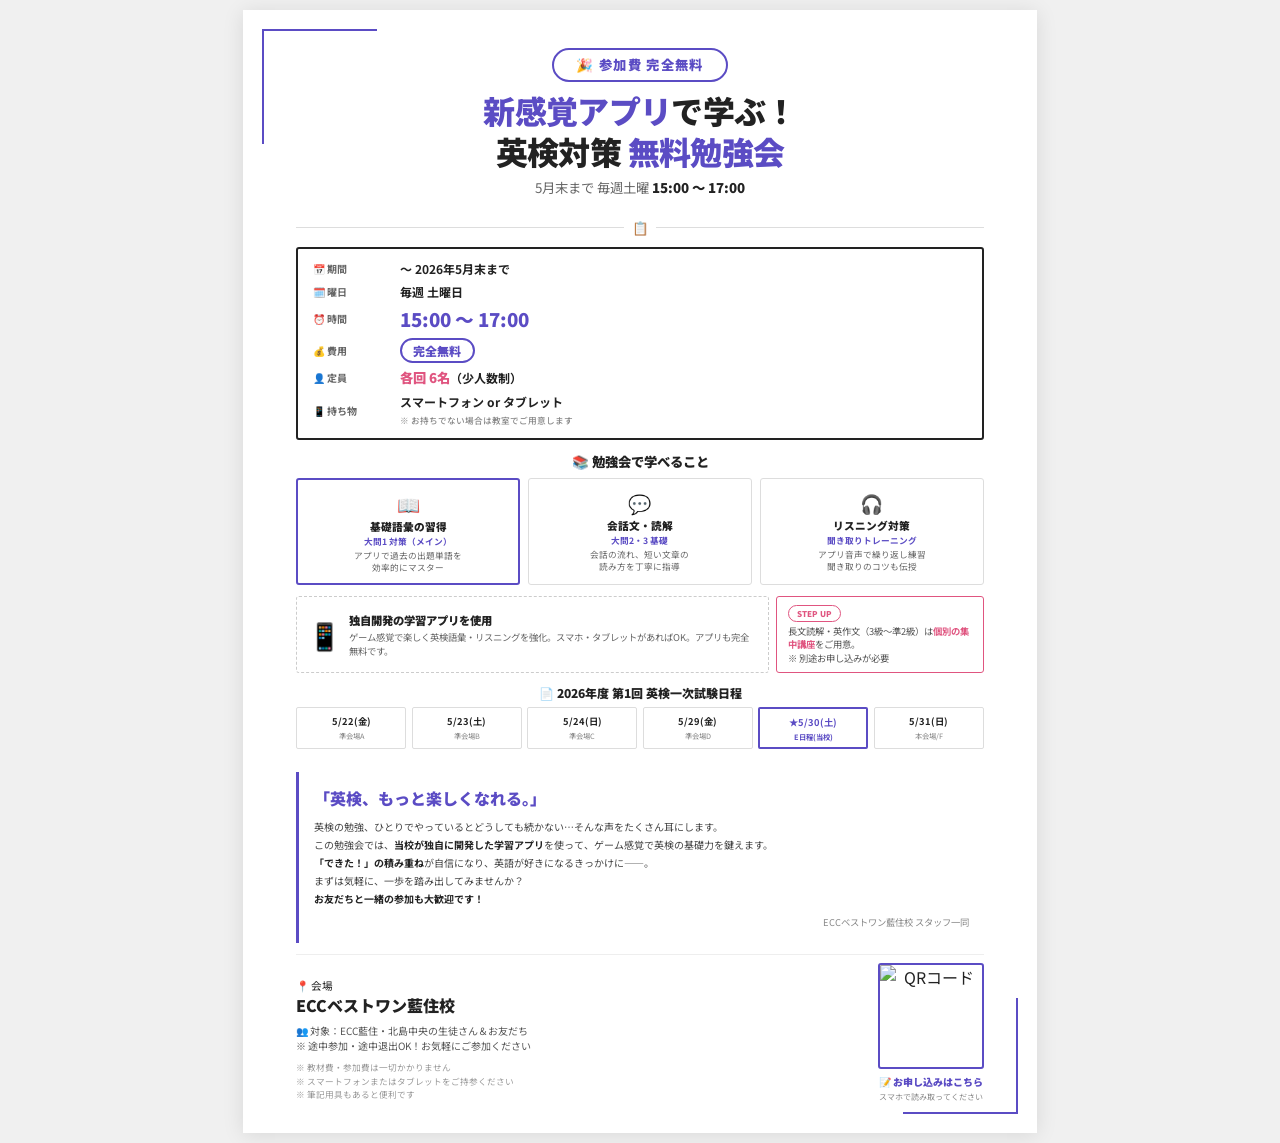
==== flyer.html @ b5a34dc3 "up" ====
<!DOCTYPE html>
<html lang="ja">
<head>
    <meta charset="UTF-8">
    <meta name="viewport" content="width=device-width, initial-scale=1.0">
    <title>英検対策 無料勉強会 フライヤー</title>
    <link href="https://fonts.googleapis.com/css2?family=Noto+Sans+JP:wght@400;500;700;900&display=swap" rel="stylesheet">
    <style>
        @page { size: A4 portrait; margin: 0; }
        * { box-sizing: border-box; margin: 0; padding: 0; }

        body {
            font-family: 'Noto Sans JP', sans-serif;
            background: #f0f0f0;
            display: flex;
            justify-content: center;
            padding: 10px;
            color: #222;
            -webkit-print-color-adjust: exact;
            print-color-adjust: exact;
        }

        .flyer {
            width: 210mm;
            height: 297mm;
            background: #fff;
            position: relative;
            overflow: hidden;
            box-shadow: 0 2px 20px rgba(0,0,0,0.1);
            padding: 10mm 14mm 8mm;
            display: flex;
            flex-direction: column;
        }

        /* Corner accents */
        .flyer::before, .flyer::after {
            content: '';
            position: absolute;
            width: 30mm;
            height: 30mm;
            border: 2px solid #5b4cc4;
        }
        .flyer::before {
            top: 5mm; left: 5mm;
            border-right: none; border-bottom: none;
        }
        .flyer::after {
            bottom: 5mm; right: 5mm;
            border-left: none; border-top: none;
        }

        /* Header */
        .header { text-align: center; margin-bottom: 3mm; }

        .header__free {
            display: inline-block;
            border: 2px solid #5b4cc4;
            color: #5b4cc4;
            font-size: 10pt;
            font-weight: 900;
            padding: 1.5mm 6mm;
            border-radius: 100px;
            letter-spacing: 0.1em;
            margin-bottom: 2mm;
        }

        .header__title {
            font-size: 24pt;
            font-weight: 900;
            line-height: 1.3;
            letter-spacing: -0.02em;
        }

        .header__title-accent { color: #5b4cc4; }

        .header__subtitle {
            font-size: 10pt;
            color: #666;
            margin-top: 1.5mm;
        }
        .header__subtitle strong { color: #222; font-weight: 900; }

        /* Divider */
        .divider {
            display: flex;
            align-items: center;
            gap: 2mm;
            margin: 2.5mm 0;
        }
        .divider__line { flex: 1; height: 1px; background: #ddd; }
        .divider__icon { font-size: 10pt; }

        /* Schedule */
        .schedule-box {
            border: 2px solid #222;
            border-radius: 3px;
            padding: 3mm 4mm;
            margin-bottom: 3mm;
        }

        .schedule-box__grid {
            display: grid;
            grid-template-columns: 20mm 1fr;
            gap: 1.5mm 3mm;
            align-items: center;
        }

        .schedule-box__label {
            font-size: 7.5pt;
            font-weight: 700;
            color: #666;
        }

        .schedule-box__value {
            font-size: 9pt;
            font-weight: 700;
        }

        .schedule-box__value--big {
            font-size: 14pt;
            font-weight: 900;
            color: #5b4cc4;
        }

        .schedule-box__value--free {
            display: inline-block;
            border: 2px solid #5b4cc4;
            color: #5b4cc4;
            font-size: 9pt;
            font-weight: 900;
            padding: 0.5mm 3mm;
            border-radius: 100px;
        }

        .schedule-box__value--capacity {
            color: #e05580;
            font-weight: 900;
            font-size: 10pt;
        }

        /* Features */
        .features { margin-bottom: 3mm; }

        .features__title {
            font-size: 10pt;
            font-weight: 900;
            text-align: center;
            margin-bottom: 2mm;
        }

        .features__grid {
            display: grid;
            grid-template-columns: 1fr 1fr 1fr;
            gap: 2mm;
        }

        .feature {
            border: 1px solid #ddd;
            border-radius: 3px;
            padding: 2.5mm;
            text-align: center;
        }
        .feature--main { border: 2px solid #5b4cc4; }

        .feature__icon { font-size: 14pt; margin-bottom: 0.5mm; }
        .feature__name { font-size: 8pt; font-weight: 900; margin-bottom: 0.5mm; }
        .feature__tag { font-size: 6.5pt; color: #5b4cc4; font-weight: 700; }
        .feature__desc { font-size: 6.5pt; color: #666; line-height: 1.4; margin-top: 0.5mm; }

        /* App + Advanced (combined row) */
        .info-row {
            display: flex;
            gap: 2mm;
            margin-bottom: 3mm;
        }

        .app-section {
            flex: 1;
            display: flex;
            gap: 2mm;
            align-items: center;
            border: 1px dashed #ccc;
            border-radius: 3px;
            padding: 2mm 3mm;
        }
        .app-section__icon { font-size: 20pt; flex-shrink: 0; }
        .app-section__content h3 { font-size: 8.5pt; font-weight: 900; margin-bottom: 0.5mm; }
        .app-section__content p { font-size: 7pt; color: #666; line-height: 1.5; }

        .advanced-note {
            flex: 0 0 auto;
            width: 55mm;
            border: 1.5px solid #e05580;
            border-radius: 3px;
            padding: 2mm 3mm;
            display: flex;
            flex-direction: column;
            justify-content: center;
            gap: 1mm;
        }
        .advanced-note__badge {
            display: inline-block;
            border: 1px solid #e05580;
            color: #e05580;
            font-size: 6pt;
            font-weight: 900;
            padding: 0.5mm 2mm;
            border-radius: 100px;
            align-self: flex-start;
        }
        .advanced-note__text { font-size: 7pt; line-height: 1.4; color: #555; }
        .advanced-note__text strong { color: #e05580; }

        /* Exam Schedule */
        .exam-section { margin-bottom: 3mm; }

        .exam-section__title {
            font-size: 9pt;
            font-weight: 900;
            margin-bottom: 1.5mm;
            text-align: center;
        }

        .exam-grid {
            display: grid;
            grid-template-columns: repeat(6, 1fr);
            gap: 1.5mm;
            font-size: 7pt;
        }

        .exam-grid__item {
            border: 1px solid #ddd;
            padding: 1.5mm 1mm;
            text-align: center;
            border-radius: 2px;
        }
        .exam-grid__item--highlight {
            border: 2px solid #5b4cc4;
            font-weight: 700;
            color: #5b4cc4;
        }
        .exam-grid__date { font-weight: 700; font-size: 7pt; }
        .exam-grid__label { font-size: 5.5pt; color: #888; margin-top: 0.5mm; }
        .exam-grid__item--highlight .exam-grid__label { color: #5b4cc4; }

        /* Message */
        .message {
            flex: 1;
            display: flex;
            flex-direction: column;
            justify-content: center;
            padding: 3mm 4mm;
            border-left: 3px solid #5b4cc4;
            margin: 3mm 0;
        }

        .message__catch {
            font-size: 12pt;
            font-weight: 900;
            color: #5b4cc4;
            margin-bottom: 2mm;
            line-height: 1.5;
        }

        .message__body {
            font-size: 7.5pt;
            line-height: 1.8;
            color: #444;
        }

        .message__body strong {
            color: #222;
        }

        .message__signature {
            font-size: 7pt;
            color: #888;
            text-align: right;
            margin-top: 2mm;
        }

        /* Bottom */
        .bottom {
            display: flex;
            gap: 4mm;
            align-items: flex-end;
            padding-top: 2mm;
            border-top: 1px solid #eee;
        }

        .bottom__info { flex: 1; }

        .bottom__venue { font-size: 8pt; margin-bottom: 1.5mm; }
        .bottom__venue-name { font-size: 12pt; font-weight: 900; }

        .bottom__target {
            font-size: 7.5pt;
            color: #555;
            margin-bottom: 2mm;
            line-height: 1.5;
        }

        .bottom__notes {
            font-size: 6.5pt;
            color: #999;
            line-height: 1.6;
        }

        /* QR */
        .qr-section {
            text-align: center;
            flex-shrink: 0;
        }

        .qr-box {
            width: 28mm;
            height: 28mm;
            border: 2px solid #5b4cc4;
            border-radius: 3px;
            display: flex;
            align-items: center;
            justify-content: center;
            margin: 0 auto 1.5mm;
            overflow: hidden;
        }

        .qr-box img {
            width: 100%;
            height: 100%;
            object-fit: contain;
        }

        .qr-label {
            font-size: 7.5pt;
            font-weight: 900;
            color: #5b4cc4;
        }

        .qr-sublabel {
            font-size: 6pt;
            color: #888;
            margin-top: 0.5mm;
        }

        .qr-url {
            font-size: 4.5pt;
            color: #aaa;
            margin-top: 0.5mm;
            word-break: break-all;
        }

        @media print {
            body { background: none; padding: 0; }
            .flyer { box-shadow: none; width: 100%; height: 100%; }
        }
    </style>
</head>
<body>
    <div class="flyer">

        <!-- Header -->
        <header class="header">
            <div class="header__free">🎉 参加費 完全無料</div>
            <h1 class="header__title">
                <span class="header__title-accent">新感覚アプリ</span>で学ぶ！<br>
                英検対策 <span class="header__title-accent">無料勉強会</span>
            </h1>
            <p class="header__subtitle">
                5月末まで 毎週土曜 <strong>15:00 〜 17:00</strong>
            </p>
        </header>

        <div class="divider">
            <div class="divider__line"></div>
            <span class="divider__icon">📋</span>
            <div class="divider__line"></div>
        </div>

        <!-- Schedule -->
        <div class="schedule-box">
            <div class="schedule-box__grid">
                <span class="schedule-box__label">📅 期間</span>
                <span class="schedule-box__value">〜 2026年5月末まで</span>
                <span class="schedule-box__label">🗓️ 曜日</span>
                <span class="schedule-box__value">毎週 土曜日</span>
                <span class="schedule-box__label">⏰ 時間</span>
                <span class="schedule-box__value schedule-box__value--big">15:00 〜 17:00</span>
                <span class="schedule-box__label">💰 費用</span>
                <span class="schedule-box__value"><span class="schedule-box__value--free">完全無料</span></span>
                <span class="schedule-box__label">👤 定員</span>
                <span class="schedule-box__value"><span class="schedule-box__value--capacity">各回 6名</span>（少人数制）</span>
                <span class="schedule-box__label">📱 持ち物</span>
                <span class="schedule-box__value">スマートフォン or タブレット<br><span style="font-size:6.5pt;color:#888;font-weight:500">※ お持ちでない場合は教室でご用意します</span></span>
            </div>
        </div>

        <!-- Features -->
        <div class="features">
            <div class="features__title">📚 勉強会で学べること</div>
            <div class="features__grid">
                <div class="feature feature--main">
                    <div class="feature__icon">📖</div>
                    <div class="feature__name">基礎語彙の習得</div>
                    <div class="feature__tag">大問1 対策（メイン）</div>
                    <div class="feature__desc">アプリで過去の出題単語を<br>効率的にマスター</div>
                </div>
                <div class="feature">
                    <div class="feature__icon">💬</div>
                    <div class="feature__name">会話文・読解</div>
                    <div class="feature__tag">大問2・3 基礎</div>
                    <div class="feature__desc">会話の流れ、短い文章の<br>読み方を丁寧に指導</div>
                </div>
                <div class="feature">
                    <div class="feature__icon">🎧</div>
                    <div class="feature__name">リスニング対策</div>
                    <div class="feature__tag">聞き取りトレーニング</div>
                    <div class="feature__desc">アプリ音声で繰り返し練習<br>聞き取りのコツも伝授</div>
                </div>
            </div>
        </div>

        <!-- App + Advanced (side by side) -->
        <div class="info-row">
            <div class="app-section">
                <div class="app-section__icon">📱</div>
                <div class="app-section__content">
                    <h3>独自開発の学習アプリを使用</h3>
                    <p>ゲーム感覚で楽しく英検語彙・リスニングを強化。スマホ・タブレットがあればOK。アプリも完全無料です。</p>
                </div>
            </div>
            <div class="advanced-note">
                <span class="advanced-note__badge">STEP UP</span>
                <p class="advanced-note__text">
                    長文読解・英作文（3級〜準2級）は<strong>個別の集中講座</strong>をご用意。<br>※ 別途お申し込みが必要
                </p>
            </div>
        </div>

        <!-- Exam Schedule (1 row x 6) -->
        <div class="exam-section">
            <div class="exam-section__title">📄 2026年度 第1回 英検一次試験日程</div>
            <div class="exam-grid">
                <div class="exam-grid__item">
                    <div class="exam-grid__date">5/22(金)</div>
                    <div class="exam-grid__label">準会場A</div>
                </div>
                <div class="exam-grid__item">
                    <div class="exam-grid__date">5/23(土)</div>
                    <div class="exam-grid__label">準会場B</div>
                </div>
                <div class="exam-grid__item">
                    <div class="exam-grid__date">5/24(日)</div>
                    <div class="exam-grid__label">準会場C</div>
                </div>
                <div class="exam-grid__item">
                    <div class="exam-grid__date">5/29(金)</div>
                    <div class="exam-grid__label">準会場D</div>
                </div>
                <div class="exam-grid__item exam-grid__item--highlight">
                    <div class="exam-grid__date">★5/30(土)</div>
                    <div class="exam-grid__label">E日程(当校)</div>
                </div>
                <div class="exam-grid__item">
                    <div class="exam-grid__date">5/31(日)</div>
                    <div class="exam-grid__label">本会場/F</div>
                </div>
            </div>
        </div>

        <!-- Message / School's Purpose -->
        <div class="message">
            <p class="message__catch">
                「英検、もっと楽しくなれる。」
            </p>
            <p class="message__body">
                英検の勉強、ひとりでやっているとどうしても続かない…そんな声をたくさん耳にします。<br>
                この勉強会では、<strong>当校が独自に開発した学習アプリ</strong>を使って、ゲーム感覚で英検の基礎力を鍵えます。<br>
                <strong>「できた！」の積み重ね</strong>が自信になり、英語が好きになるきっかけに——。<br>
                まずは気軽に、一歩を踏み出してみませんか？<br>
                <strong>お友だちと一緒の参加も大歓迎です！</strong>
            </p>
            <p class="message__signature">ECCベストワン藍住校 スタッフ一同</p>
        </div>

        <!-- Bottom -->
        <div class="bottom">
            <div class="bottom__info">
                <div class="bottom__venue">
                    📍 会場<br>
                    <span class="bottom__venue-name">ECCベストワン藍住校</span>
                </div>
                <p class="bottom__target">
                    👥 対象：ECC藍住・北島中央の生徒さん＆お友だち<br>
                    ※ 途中参加・途中退出OK！お気軽にご参加ください
                </p>
                <p class="bottom__notes">
                    ※ 教材費・参加費は一切かかりません<br>
                    ※ スマートフォンまたはタブレットをご持参ください<br>
                    ※ 筆記用具もあると便利です
                </p>
            </div>
            <div class="qr-section">
                <div class="qr-box">
                    <img src="https://api.qrserver.com/v1/create-qr-code/?size=300x300&data=https://spring-eiken-free-study-session.vercel.app/" alt="QRコード">
                </div>
                <div class="qr-label">📝 お申し込みはこちら</div>
                <div class="qr-sublabel">スマホで読み取ってください</div>
            </div>
        </div>

    </div>
</body>
</html>
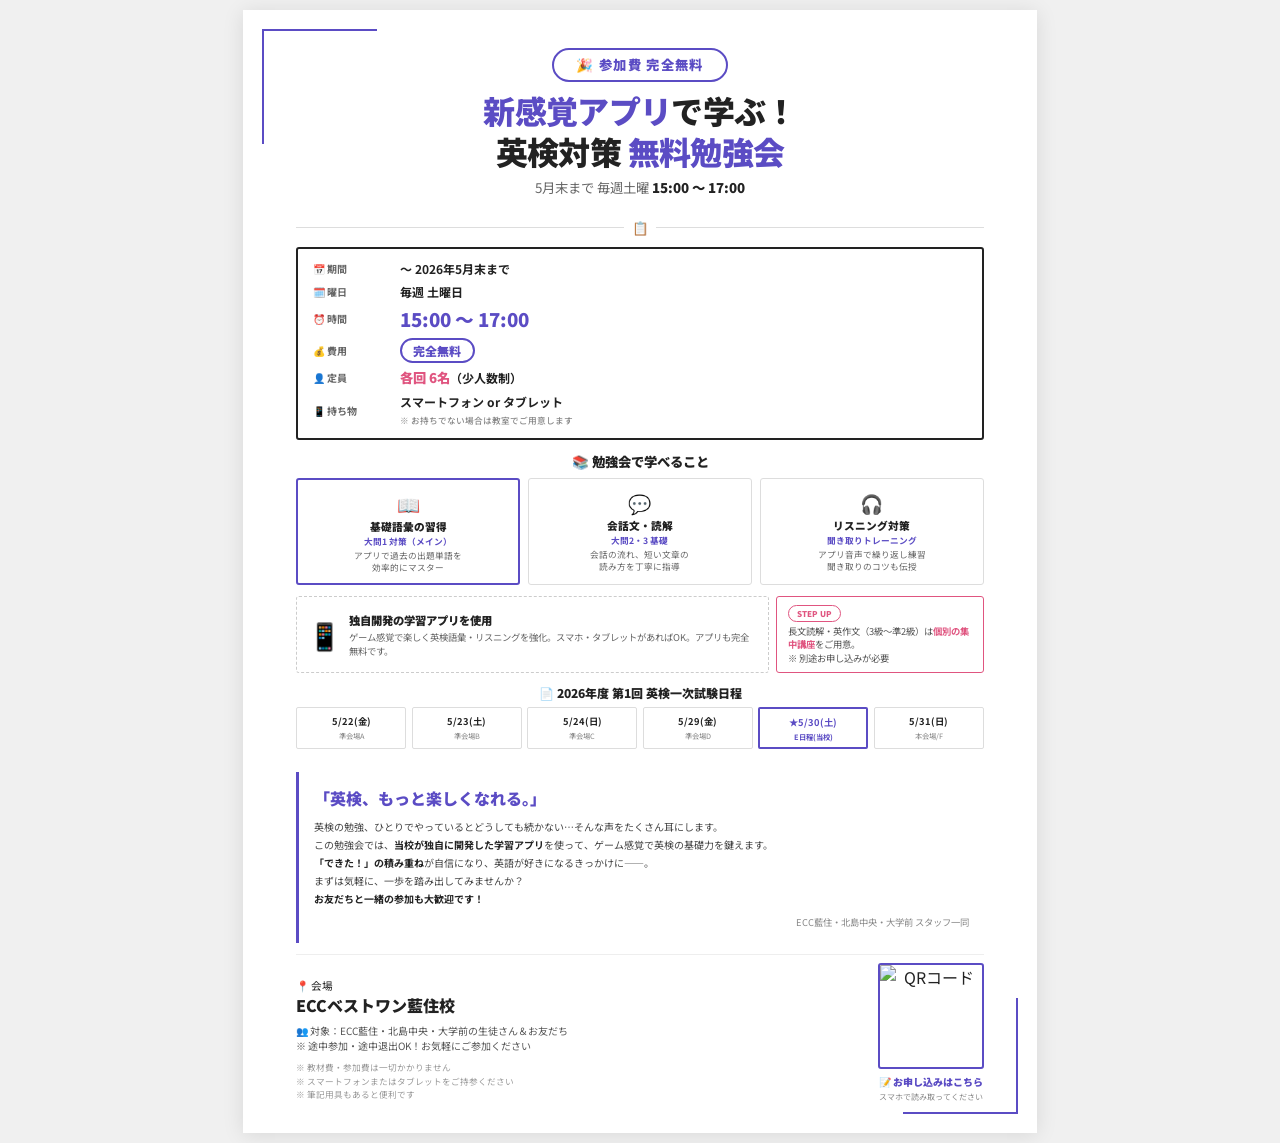
==== commit d0b34eb4: "up" ====
--- a/flyer.html
+++ b/flyer.html
@@ -479,7 +479,7 @@
                 まずは気軽に、一歩を踏み出してみませんか？<br>
                 <strong>お友だちと一緒の参加も大歓迎です！</strong>
             </p>
-            <p class="message__signature">ECCベストワン藍住校 スタッフ一同</p>
+            <p class="message__signature">ECC藍住・北島中央・大学前 スタッフ一同</p>
         </div>
 
         <!-- Bottom -->
@@ -490,7 +490,7 @@
                     <span class="bottom__venue-name">ECCベストワン藍住校</span>
                 </div>
                 <p class="bottom__target">
-                    👥 対象：ECC藍住・北島中央の生徒さん＆お友だち<br>
+                    👥 対象：ECC藍住・北島中央・大学前の生徒さん＆お友だち<br>
                     ※ 途中参加・途中退出OK！お気軽にご参加ください
                 </p>
                 <p class="bottom__notes">
